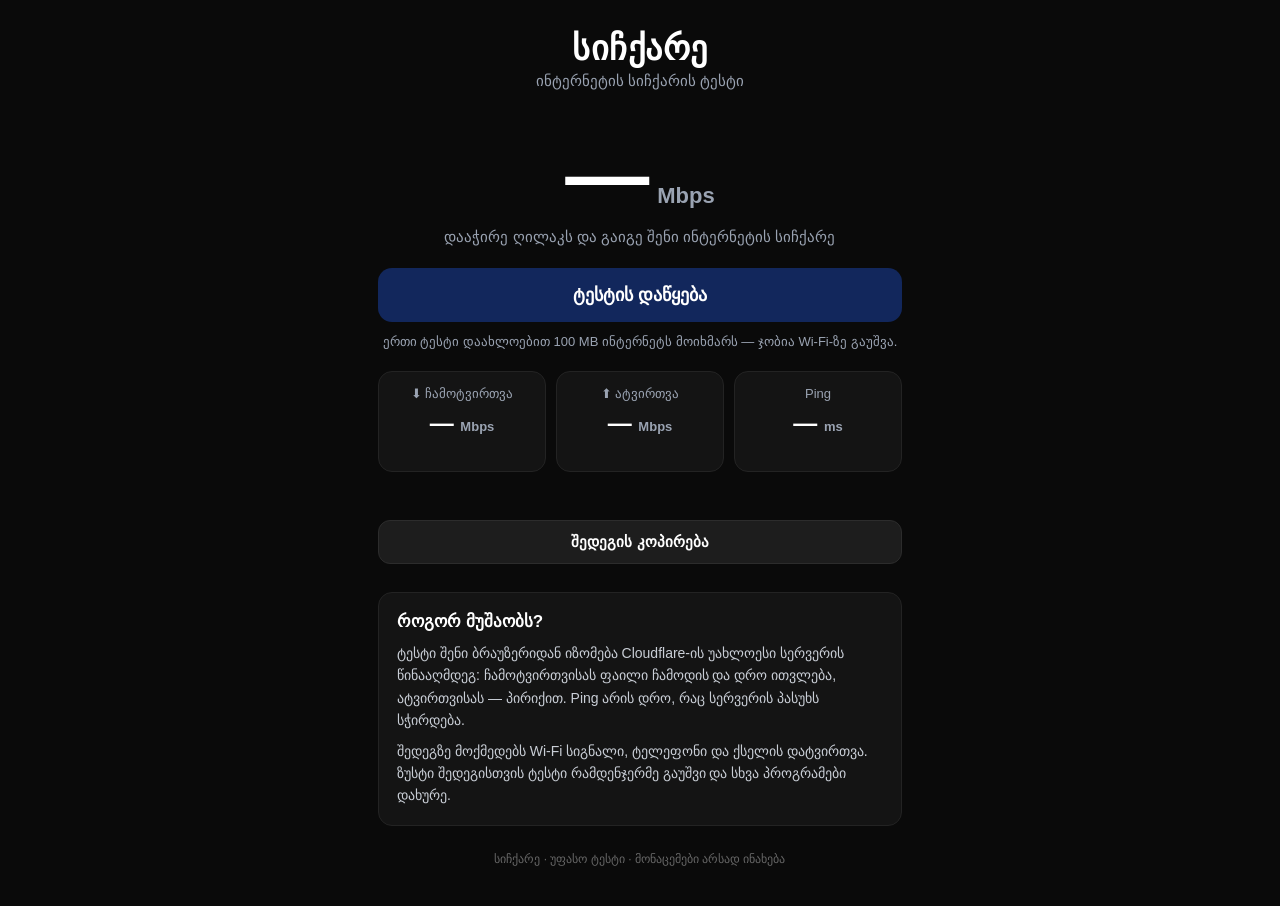
==== index.html @ af4f8d7d "Initial version: Georgian internet speed test" ====
<!DOCTYPE html>
<html lang="ka">
<head>
<meta charset="UTF-8">
<meta name="viewport" content="width=device-width, initial-scale=1.0, viewport-fit=cover">
<meta name="description" content="სიჩქარე — ინტერნეტის სიჩქარის უფასო ტესტი ქართულად. ჩამოტვირთვა, ატვირთვა და Ping.">
<title>სიჩქარე — ინტერნეტის სიჩქარის ტესტი</title>
<link rel="stylesheet" href="styles.css">
</head>
<body>
<main class="wrap">
  <header>
    <h1>სიჩქარე</h1>
    <p class="sub">ინტერნეტის სიჩქარის ტესტი</p>
  </header>

  <section class="gauge" aria-live="polite">
    <div class="big"><span id="bigSpeed">—</span><span class="unit" id="bigUnit">Mbps</span></div>
    <p class="status" id="statusText">დააჭირე ღილაკს და გაიგე შენი ინტერნეტის სიჩქარე</p>
  </section>

  <button id="startBtn" class="start">ტესტის დაწყება</button>
  <p class="hint">ერთი ტესტი დაახლოებით 100 MB ინტერნეტს მოიხმარს — ჯობია Wi-Fi-ზე გაუშვა.</p>

  <section class="cards">
    <div class="card">
      <div class="label">⬇ ჩამოტვირთვა</div>
      <div class="value"><span id="resDown">—</span> <small>Mbps</small></div>
      <div class="sub-value" id="resDownMB"></div>
    </div>
    <div class="card">
      <div class="label">⬆ ატვირთვა</div>
      <div class="value"><span id="resUp">—</span> <small>Mbps</small></div>
      <div class="sub-value" id="resUpMB"></div>
    </div>
    <div class="card">
      <div class="label">Ping</div>
      <div class="value"><span id="resPing">—</span> <small>ms</small></div>
      <div class="sub-value" id="resJitter"></div>
    </div>
  </section>

  <p class="server" id="serverInfo"></p>

  <button id="shareBtn" class="share" hidden>შედეგის კოპირება</button>

  <section class="about">
    <h2>როგორ მუშაობს?</h2>
    <p>ტესტი შენი ბრაუზერიდან იზომება Cloudflare-ის უახლოესი სერვერის წინააღმდეგ: ჩამოტვირთვისას ფაილი ჩამოდის და დრო ითვლება, ატვირთვისას — პირიქით. Ping არის დრო, რაც სერვერის პასუხს სჭირდება.</p>
    <p>შედეგზე მოქმედებს Wi-Fi სიგნალი, ტელეფონი და ქსელის დატვირთვა. ზუსტი შედეგისთვის ტესტი რამდენჯერმე გაუშვი და სხვა პროგრამები დახურე.</p>
  </section>

  <footer>სიჩქარე · უფასო ტესტი · მონაცემები არსად ინახება</footer>
</main>
<script src="app.js"></script>
</body>
</html>
---- styles.css ----
* { box-sizing: border-box; margin: 0; padding: 0; }
html { -webkit-text-size-adjust: 100%; }
body {
  background: #0a0a0a;
  color: #ffffff;
  font-family: -apple-system, "Segoe UI", Roboto, "Noto Sans Georgian", sans-serif;
  min-height: 100vh;
}
.wrap { max-width: 560px; margin: 0 auto; padding: 28px 18px 40px; }
header { text-align: center; margin-bottom: 8px; }
h1 { font-size: 34px; letter-spacing: .5px; }
.sub { color: #9aa3b2; margin-top: 4px; font-size: 15px; }

.gauge { text-align: center; padding: 34px 0 18px; }
.big { font-size: 84px; font-weight: 800; line-height: 1; font-variant-numeric: tabular-nums; }
.big .unit { font-size: 22px; font-weight: 600; color: #9aa3b2; margin-left: 8px; }
.status { color: #9aa3b2; margin-top: 12px; font-size: 15px; min-height: 22px; }

.start {
  display: block; width: 100%; padding: 16px; font-size: 18px; font-weight: 700;
  color: #fff; background: #12275c; border: none; border-radius: 14px; cursor: pointer;
}
.start:active { opacity: .85; }
.start:disabled { opacity: .55; cursor: default; }
.start.stop { background: #5c1212; }
.hint { text-align: center; color: #9aa3b2; font-size: 13px; margin: 12px 0 22px; }

.cards { display: grid; grid-template-columns: 1fr 1fr 1fr; gap: 10px; }
.card {
  background: #141414; border: 1px solid #232323; border-radius: 14px;
  padding: 14px 10px; text-align: center;
}
.card .label { font-size: 13px; color: #9aa3b2; margin-bottom: 8px; }
.card .value { font-size: 24px; font-weight: 800; font-variant-numeric: tabular-nums; }
.card .value small { font-size: 13px; font-weight: 600; color: #9aa3b2; }
.card .sub-value { font-size: 12px; color: #9aa3b2; margin-top: 4px; min-height: 16px; }

.server { text-align: center; color: #9aa3b2; font-size: 13px; margin: 16px 0 4px; min-height: 18px; }

.share {
  display: block; width: 100%; margin-top: 14px; padding: 12px; font-size: 15px; font-weight: 600;
  color: #fff; background: #1d1d1d; border: 1px solid #2c2c2c; border-radius: 12px; cursor: pointer;
}
.share:active { opacity: .85; }

.about { margin-top: 28px; background: #141414; border: 1px solid #232323; border-radius: 14px; padding: 18px; }
.about h2 { font-size: 17px; margin-bottom: 10px; }
.about p { font-size: 14px; line-height: 1.6; color: #c9ced6; margin-bottom: 8px; }
.about p:last-child { margin-bottom: 0; }

footer { text-align: center; color: #666; font-size: 12px; margin-top: 26px; }

@media (max-width: 380px) {
  .big { font-size: 68px; }
  .card .value { font-size: 20px; }
}
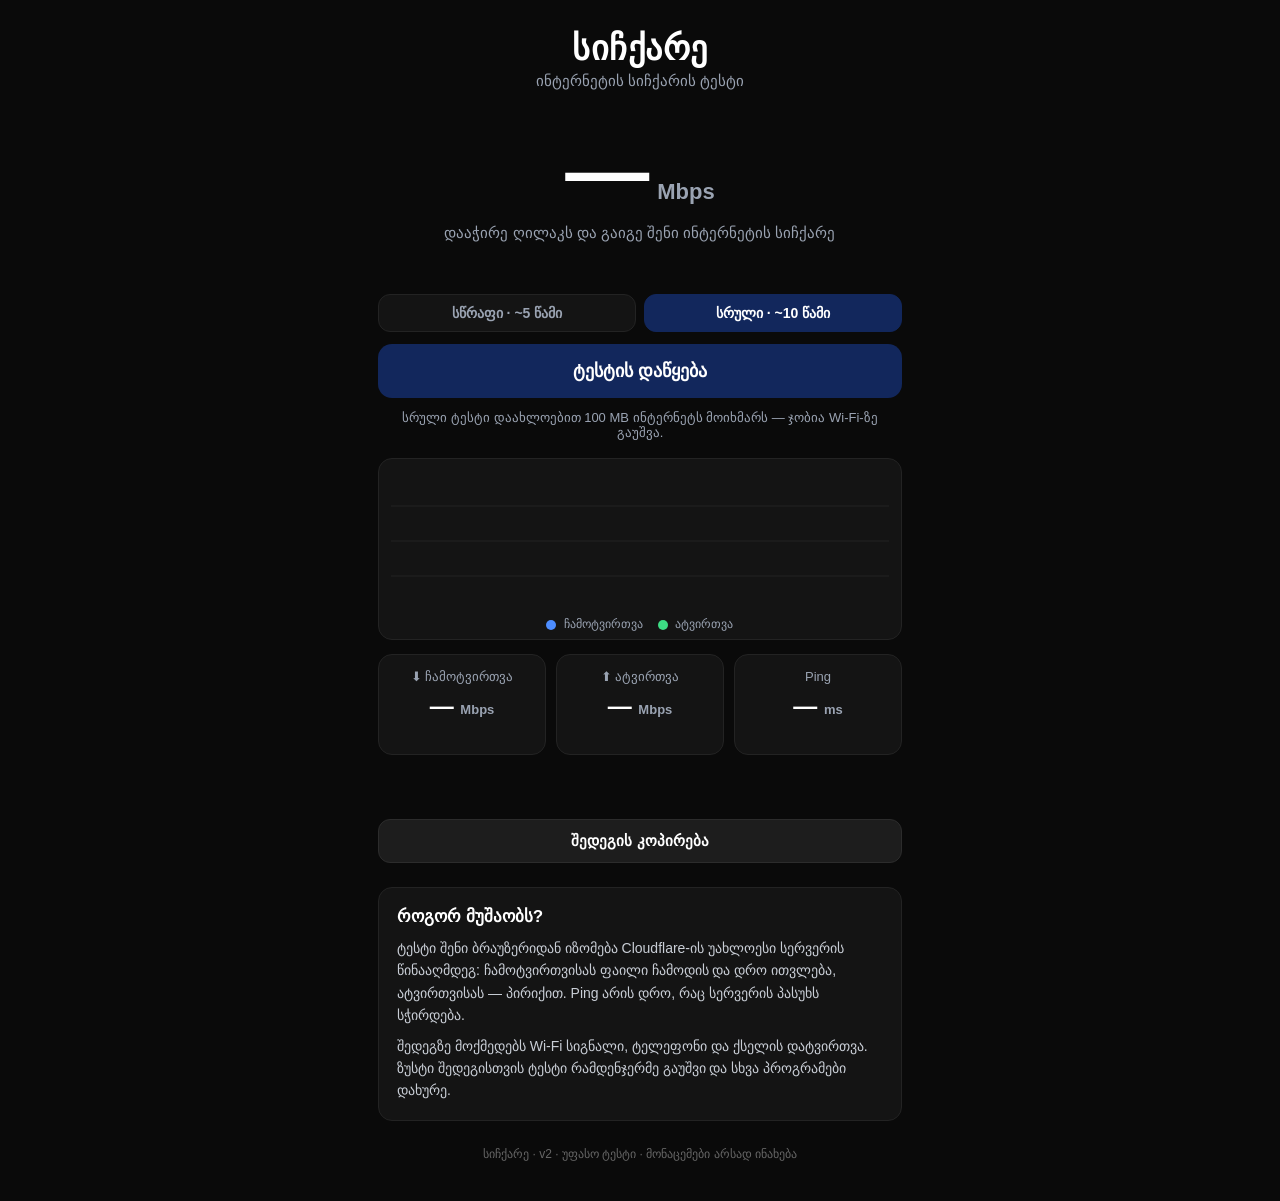
==== commit beb828bd: "v2: history, verdict, net info, graph, modes, PWA" ====
--- a/index.html
+++ b/index.html
@@ -3,9 +3,12 @@
 <head>
 <meta charset="UTF-8">
 <meta name="viewport" content="width=device-width, initial-scale=1.0, viewport-fit=cover">
-<meta name="description" content="სიჩქარე — ინტერნეტის სიჩქარის უფასო ტესტი ქართულად. ჩამოტვირთვა, ატვირთვა და Ping.">
+<meta name="description" content="სიჩქარე — ინტერნეტის სიჩქარის უფასო ტესტი ქართულად. ჩამოტვირთვა, ატვირთვა, Ping, ისტორია.">
+<meta name="theme-color" content="#12275c">
 <title>სიჩქარე — ინტერნეტის სიჩქარის ტესტი</title>
 <link rel="stylesheet" href="styles.css">
+<link rel="manifest" href="manifest.json">
+<link rel="apple-touch-icon" href="icon-180.png">
 </head>
 <body>
 <main class="wrap">
@@ -17,10 +20,21 @@
   <section class="gauge" aria-live="polite">
     <div class="big"><span id="bigSpeed">—</span><span class="unit" id="bigUnit">Mbps</span></div>
     <p class="status" id="statusText">დააჭირე ღილაკს და გაიგე შენი ინტერნეტის სიჩქარე</p>
+    <p class="verdict" id="verdict"></p>
   </section>
 
+  <div class="modes" role="group" aria-label="ტესტის რეჟიმი">
+    <button id="modeQuick" class="mode" type="button">სწრაფი · ~5 წამი</button>
+    <button id="modeFull" class="mode active" type="button">სრული · ~10 წამი</button>
+  </div>
+
   <button id="startBtn" class="start">ტესტის დაწყება</button>
-  <p class="hint">ერთი ტესტი დაახლოებით 100 MB ინტერნეტს მოიხმარს — ჯობია Wi-Fi-ზე გაუშვა.</p>
+  <p class="hint" id="hintText">სრული ტესტი დაახლოებით 100 MB ინტერნეტს მოიხმარს — ჯობია Wi-Fi-ზე გაუშვა.</p>
+
+  <section class="graph-wrap">
+    <canvas id="graph" width="520" height="140"></canvas>
+    <p class="legend"><span class="dot down"></span> ჩამოტვირთვა <span class="dot up"></span> ატვირთვა</p>
+  </section>
 
   <section class="cards">
     <div class="card">
@@ -40,9 +54,16 @@
     </div>
   </section>
 
+  <p class="server" id="netInfo"></p>
   <p class="server" id="serverInfo"></p>
 
   <button id="shareBtn" class="share" hidden>შედეგის კოპირება</button>
+
+  <section class="history" id="historySection" hidden>
+    <h2>ბოლო ტესტები</h2>
+    <ul id="historyList"></ul>
+    <button id="clearHistory" class="clear" type="button">ისტორიის წაშლა</button>
+  </section>
 
   <section class="about">
     <h2>როგორ მუშაობს?</h2>
@@ -50,7 +71,7 @@
     <p>შედეგზე მოქმედებს Wi-Fi სიგნალი, ტელეფონი და ქსელის დატვირთვა. ზუსტი შედეგისთვის ტესტი რამდენჯერმე გაუშვი და სხვა პროგრამები დახურე.</p>
   </section>
 
-  <footer>სიჩქარე · უფასო ტესტი · მონაცემები არსად ინახება</footer>
+  <footer>სიჩქარე · v2 · უფასო ტესტი · მონაცემები არსად ინახება</footer>
 </main>
 <script src="app.js"></script>
 </body>
--- a/styles.css
+++ b/styles.css
@@ -11,10 +11,21 @@
 h1 { font-size: 34px; letter-spacing: .5px; }
 .sub { color: #9aa3b2; margin-top: 4px; font-size: 15px; }
 
-.gauge { text-align: center; padding: 34px 0 18px; }
+.gauge { text-align: center; padding: 30px 0 14px; }
 .big { font-size: 84px; font-weight: 800; line-height: 1; font-variant-numeric: tabular-nums; }
 .big .unit { font-size: 22px; font-weight: 600; color: #9aa3b2; margin-left: 8px; }
+.big.good { color: #3ddc84; }
+.big.mid { color: #ffc53d; }
+.big.bad { color: #ff5252; }
 .status { color: #9aa3b2; margin-top: 12px; font-size: 15px; min-height: 22px; }
+.verdict { color: #c9ced6; font-size: 14px; line-height: 1.5; margin-top: 8px; min-height: 20px; }
+
+.modes { display: flex; gap: 8px; margin: 6px 0 12px; }
+.mode {
+  flex: 1; padding: 10px; font-size: 14px; font-weight: 600; color: #9aa3b2;
+  background: #141414; border: 1px solid #232323; border-radius: 12px; cursor: pointer;
+}
+.mode.active { color: #fff; background: #12275c; border-color: #12275c; }
 
 .start {
   display: block; width: 100%; padding: 16px; font-size: 18px; font-weight: 700;
@@ -23,7 +34,15 @@
 .start:active { opacity: .85; }
 .start:disabled { opacity: .55; cursor: default; }
 .start.stop { background: #5c1212; }
-.hint { text-align: center; color: #9aa3b2; font-size: 13px; margin: 12px 0 22px; }
+.hint { text-align: center; color: #9aa3b2; font-size: 13px; margin: 12px 0 18px; }
+
+.graph-wrap { background: #141414; border: 1px solid #232323; border-radius: 14px; padding: 12px 12px 8px; margin-bottom: 14px; }
+.graph-wrap canvas { width: 100%; height: 140px; display: block; }
+.legend { text-align: center; color: #9aa3b2; font-size: 12px; margin-top: 6px; }
+.dot { display: inline-block; width: 10px; height: 10px; border-radius: 50%; margin: 0 4px 0 12px; vertical-align: middle; }
+.dot.down { background: #4d8dff; }
+.dot.up { background: #3ddc84; }
+.dot:first-child { margin-left: 0; }
 
 .cards { display: grid; grid-template-columns: 1fr 1fr 1fr; gap: 10px; }
 .card {
@@ -35,7 +54,8 @@
 .card .value small { font-size: 13px; font-weight: 600; color: #9aa3b2; }
 .card .sub-value { font-size: 12px; color: #9aa3b2; margin-top: 4px; min-height: 16px; }
 
-.server { text-align: center; color: #9aa3b2; font-size: 13px; margin: 16px 0 4px; min-height: 18px; }
+.server { text-align: center; color: #9aa3b2; font-size: 13px; margin: 12px 0 0; min-height: 18px; }
+.server + .server { margin-top: 2px; }
 
 .share {
   display: block; width: 100%; margin-top: 14px; padding: 12px; font-size: 15px; font-weight: 600;
@@ -43,7 +63,21 @@
 }
 .share:active { opacity: .85; }
 
-.about { margin-top: 28px; background: #141414; border: 1px solid #232323; border-radius: 14px; padding: 18px; }
+.history { margin-top: 24px; background: #141414; border: 1px solid #232323; border-radius: 14px; padding: 18px; }
+.history h2 { font-size: 17px; margin-bottom: 10px; }
+.history ul { list-style: none; }
+.history li {
+  font-size: 14px; padding: 9px 0; border-top: 1px solid #232323;
+  display: flex; justify-content: space-between; gap: 10px; font-variant-numeric: tabular-nums;
+}
+.history li:first-child { border-top: none; }
+.history li .when { color: #9aa3b2; white-space: nowrap; }
+.clear {
+  margin-top: 12px; padding: 8px 14px; font-size: 13px; color: #ff8a8a;
+  background: transparent; border: 1px solid #3a2323; border-radius: 10px; cursor: pointer;
+}
+
+.about { margin-top: 24px; background: #141414; border: 1px solid #232323; border-radius: 14px; padding: 18px; }
 .about h2 { font-size: 17px; margin-bottom: 10px; }
 .about p { font-size: 14px; line-height: 1.6; color: #c9ced6; margin-bottom: 8px; }
 .about p:last-child { margin-bottom: 0; }
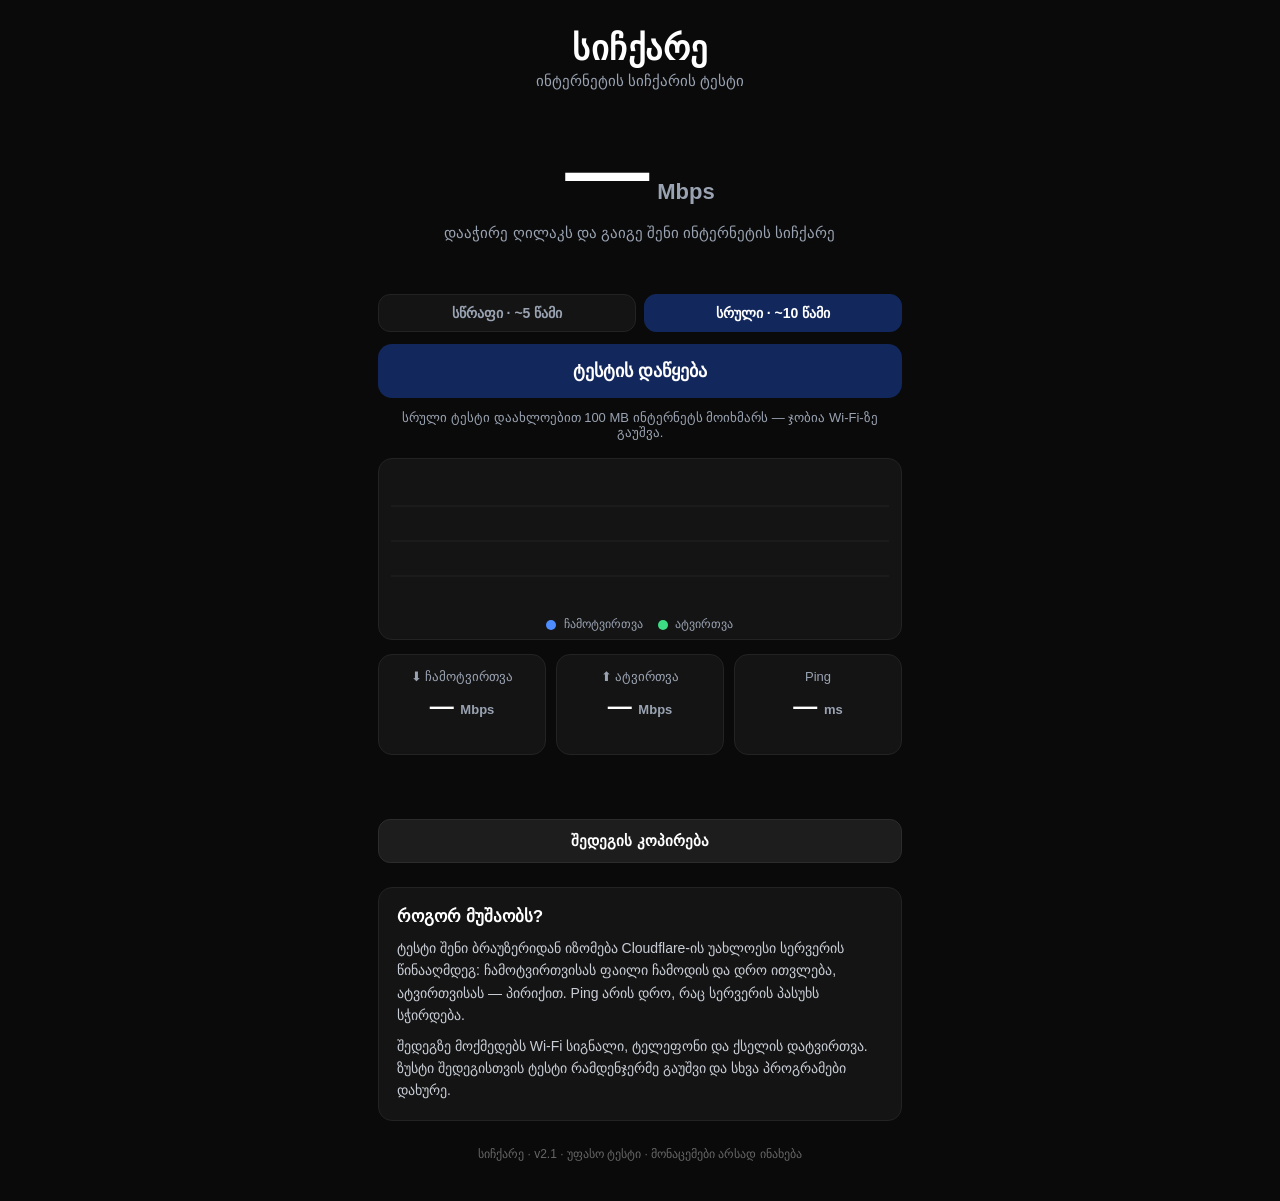
==== commit b5ad9406: "v2.1: fix upload — chunked random data, onload top-up" ====
--- a/index.html
+++ b/index.html
@@ -71,7 +71,7 @@
     <p>შედეგზე მოქმედებს Wi-Fi სიგნალი, ტელეფონი და ქსელის დატვირთვა. ზუსტი შედეგისთვის ტესტი რამდენჯერმე გაუშვი და სხვა პროგრამები დახურე.</p>
   </section>
 
-  <footer>სიჩქარე · v2 · უფასო ტესტი · მონაცემები არსად ინახება</footer>
+  <footer>სიჩქარე · v2.1 · უფასო ტესტი · მონაცემები არსად ინახება</footer>
 </main>
 <script src="app.js"></script>
 </body>
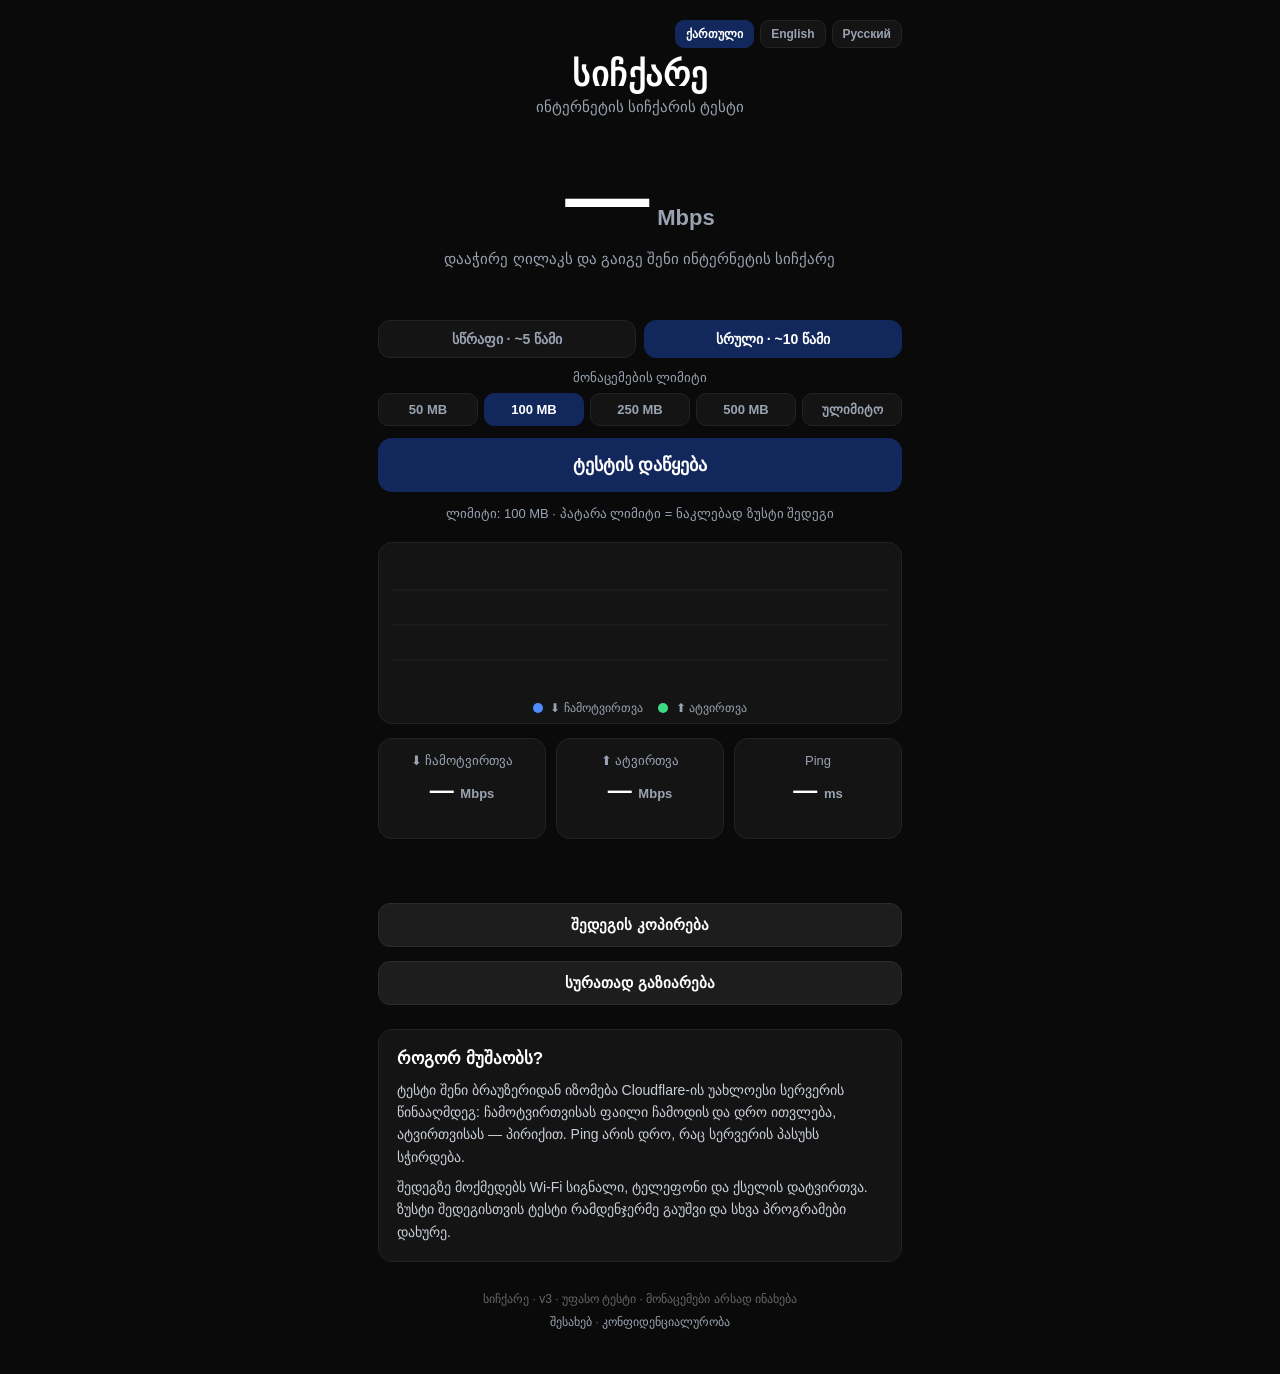
==== commit b571521f: "v3: data limit, share image, history graph, network tag, EN/RU, about/privacy" ====
--- a/index.html
+++ b/index.html
@@ -12,38 +12,55 @@
 </head>
 <body>
 <main class="wrap">
+  <div class="lang">
+    <button class="lang-btn active" data-lang="ka" type="button">ქართული</button>
+    <button class="lang-btn" data-lang="en" type="button">English</button>
+    <button class="lang-btn" data-lang="ru" type="button">Русский</button>
+  </div>
+
   <header>
     <h1>სიჩქარე</h1>
-    <p class="sub">ინტერნეტის სიჩქარის ტესტი</p>
+    <p class="sub" data-i18n="subtitle">ინტერნეტის სიჩქარის ტესტი</p>
   </header>
 
   <section class="gauge" aria-live="polite">
     <div class="big"><span id="bigSpeed">—</span><span class="unit" id="bigUnit">Mbps</span></div>
-    <p class="status" id="statusText">დააჭირე ღილაკს და გაიგე შენი ინტერნეტის სიჩქარე</p>
+    <p class="status" id="statusText" data-i18n="statusIdle">დააჭირე ღილაკს და გაიგე შენი ინტერნეტის სიჩქარე</p>
     <p class="verdict" id="verdict"></p>
   </section>
 
   <div class="modes" role="group" aria-label="ტესტის რეჟიმი">
-    <button id="modeQuick" class="mode" type="button">სწრაფი · ~5 წამი</button>
-    <button id="modeFull" class="mode active" type="button">სრული · ~10 წამი</button>
+    <button id="modeQuick" class="mode" type="button" data-i18n="modeQuick">სწრაფი · ~5 წამი</button>
+    <button id="modeFull" class="mode active" type="button" data-i18n="modeFull">სრული · ~10 წამი</button>
   </div>
 
-  <button id="startBtn" class="start">ტესტის დაწყება</button>
-  <p class="hint" id="hintText">სრული ტესტი დაახლოებით 100 MB ინტერნეტს მოიხმარს — ჯობია Wi-Fi-ზე გაუშვა.</p>
+  <div class="limit">
+    <span class="limit-label" data-i18n="dataLimitLabel">მონაცემების ლიმიტი</span>
+    <div class="limit-btns" id="limitBtns">
+      <button class="limit-btn" data-limit="50" type="button">50 MB</button>
+      <button class="limit-btn active" data-limit="100" type="button">100 MB</button>
+      <button class="limit-btn" data-limit="250" type="button">250 MB</button>
+      <button class="limit-btn" data-limit="500" type="button">500 MB</button>
+      <button class="limit-btn" data-limit="inf" type="button" data-i18n="unlimited">ულიმიტო</button>
+    </div>
+  </div>
+
+  <button id="startBtn" class="start" data-i18n="start">ტესტის დაწყება</button>
+  <p class="hint" id="hintText"></p>
 
   <section class="graph-wrap">
     <canvas id="graph" width="520" height="140"></canvas>
-    <p class="legend"><span class="dot down"></span> ჩამოტვირთვა <span class="dot up"></span> ატვირთვა</p>
+    <p class="legend"><span class="dot down"></span> <span data-i18n="downLabel">⬇ ჩამოტვირთვა</span> <span class="dot up"></span> <span data-i18n="upLabel">⬆ ატვირთვა</span></p>
   </section>
 
   <section class="cards">
     <div class="card">
-      <div class="label">⬇ ჩამოტვირთვა</div>
+      <div class="label" data-i18n="downLabel">⬇ ჩამოტვირთვა</div>
       <div class="value"><span id="resDown">—</span> <small>Mbps</small></div>
       <div class="sub-value" id="resDownMB"></div>
     </div>
     <div class="card">
-      <div class="label">⬆ ატვირთვა</div>
+      <div class="label" data-i18n="upLabel">⬆ ატვირთვა</div>
       <div class="value"><span id="resUp">—</span> <small>Mbps</small></div>
       <div class="sub-value" id="resUpMB"></div>
     </div>
@@ -57,21 +74,23 @@
   <p class="server" id="netInfo"></p>
   <p class="server" id="serverInfo"></p>
 
-  <button id="shareBtn" class="share" hidden>შედეგის კოპირება</button>
+  <button id="shareBtn" class="share" hidden data-i18n="copyBtn">შედეგის კოპირება</button>
+  <button id="shareImgBtn" class="share" hidden data-i18n="shareImgBtn">სურათად გაზიარება</button>
 
   <section class="history" id="historySection" hidden>
-    <h2>ბოლო ტესტები</h2>
+    <h2 data-i18n="historyTitle">ბოლო ტესტები</h2>
+    <canvas id="historyGraph" width="520" height="120"></canvas>
     <ul id="historyList"></ul>
-    <button id="clearHistory" class="clear" type="button">ისტორიის წაშლა</button>
+    <button id="clearHistory" class="clear" type="button" data-i18n="clearHistory">ისტორიის წაშლა</button>
   </section>
 
   <section class="about">
-    <h2>როგორ მუშაობს?</h2>
-    <p>ტესტი შენი ბრაუზერიდან იზომება Cloudflare-ის უახლოესი სერვერის წინააღმდეგ: ჩამოტვირთვისას ფაილი ჩამოდის და დრო ითვლება, ატვირთვისას — პირიქით. Ping არის დრო, რაც სერვერის პასუხს სჭირდება.</p>
-    <p>შედეგზე მოქმედებს Wi-Fi სიგნალი, ტელეფონი და ქსელის დატვირთვა. ზუსტი შედეგისთვის ტესტი რამდენჯერმე გაუშვი და სხვა პროგრამები დახურე.</p>
+    <h2 data-i18n="aboutTitle">როგორ მუშაობს?</h2>
+    <p data-i18n="aboutP1">ტესტი შენი ბრაუზერიდან იზომება Cloudflare-ის უახლოესი სერვერის წინააღმდეგ: ჩამოტვირთვისას ფაილი ჩამოდის და დრო ითვლება, ატვირთვისას — პირიქით. Ping არის დრო, რაც სერვერის პასუხს სჭირდება.</p>
+    <p data-i18n="aboutP2">შედეგზე მოქმედებს Wi-Fi სიგნალი, ტელეფონი და ქსელის დატვირთვა. ზუსტი შედეგისთვის ტესტი რამდენჯერმე გაუშვი და სხვა პროგრამები დახურე.</p>
   </section>
 
-  <footer>სიჩქარე · v2.1 · უფასო ტესტი · მონაცემები არსად ინახება</footer>
+  <footer><span data-i18n="footer">სიჩქარე · v3 · უფასო ტესტი · მონაცემები არსად ინახება</span><br><a href="about.html" data-i18n="aboutLink">შესახებ</a> · <a href="privacy.html" data-i18n="privacyLink">კონფიდენციალურობა</a></footer>
 </main>
 <script src="app.js"></script>
 </body>
--- a/styles.css
+++ b/styles.css
@@ -6,7 +6,15 @@
   font-family: -apple-system, "Segoe UI", Roboto, "Noto Sans Georgian", sans-serif;
   min-height: 100vh;
 }
-.wrap { max-width: 560px; margin: 0 auto; padding: 28px 18px 40px; }
+.wrap { max-width: 560px; margin: 0 auto; padding: 20px 18px 40px; }
+
+.lang { display: flex; justify-content: flex-end; gap: 6px; margin-bottom: 6px; }
+.lang-btn {
+  padding: 6px 10px; font-size: 12px; font-weight: 600; color: #9aa3b2;
+  background: #141414; border: 1px solid #232323; border-radius: 9px; cursor: pointer;
+}
+.lang-btn.active { color: #fff; background: #12275c; border-color: #12275c; }
+
 header { text-align: center; margin-bottom: 8px; }
 h1 { font-size: 34px; letter-spacing: .5px; }
 .sub { color: #9aa3b2; margin-top: 4px; font-size: 15px; }
@@ -27,6 +35,15 @@
 }
 .mode.active { color: #fff; background: #12275c; border-color: #12275c; }
 
+.limit { margin-bottom: 12px; }
+.limit-label { display: block; text-align: center; color: #9aa3b2; font-size: 13px; margin-bottom: 8px; }
+.limit-btns { display: flex; gap: 6px; }
+.limit-btn {
+  flex: 1; padding: 8px 4px; font-size: 13px; font-weight: 600; color: #9aa3b2;
+  background: #141414; border: 1px solid #232323; border-radius: 10px; cursor: pointer;
+}
+.limit-btn.active { color: #fff; background: #12275c; border-color: #12275c; }
+
 .start {
   display: block; width: 100%; padding: 16px; font-size: 18px; font-weight: 700;
   color: #fff; background: #12275c; border: none; border-radius: 14px; cursor: pointer;
@@ -34,7 +51,7 @@
 .start:active { opacity: .85; }
 .start:disabled { opacity: .55; cursor: default; }
 .start.stop { background: #5c1212; }
-.hint { text-align: center; color: #9aa3b2; font-size: 13px; margin: 12px 0 18px; }
+.hint { text-align: center; color: #9aa3b2; font-size: 13px; margin: 12px 0 18px; line-height: 1.5; }
 
 .graph-wrap { background: #141414; border: 1px solid #232323; border-radius: 14px; padding: 12px 12px 8px; margin-bottom: 14px; }
 .graph-wrap canvas { width: 100%; height: 140px; display: block; }
@@ -65,6 +82,7 @@
 
 .history { margin-top: 24px; background: #141414; border: 1px solid #232323; border-radius: 14px; padding: 18px; }
 .history h2 { font-size: 17px; margin-bottom: 10px; }
+.history canvas { width: 100%; height: 120px; display: block; margin-bottom: 8px; }
 .history ul { list-style: none; }
 .history li {
   font-size: 14px; padding: 9px 0; border-top: 1px solid #232323;
@@ -82,7 +100,9 @@
 .about p { font-size: 14px; line-height: 1.6; color: #c9ced6; margin-bottom: 8px; }
 .about p:last-child { margin-bottom: 0; }
 
-footer { text-align: center; color: #666; font-size: 12px; margin-top: 26px; }
+footer { text-align: center; color: #666; font-size: 12px; margin-top: 26px; line-height: 1.9; }
+footer a { color: #9aa3b2; text-decoration: none; }
+footer a:hover { text-decoration: underline; }
 
 @media (max-width: 380px) {
   .big { font-size: 68px; }
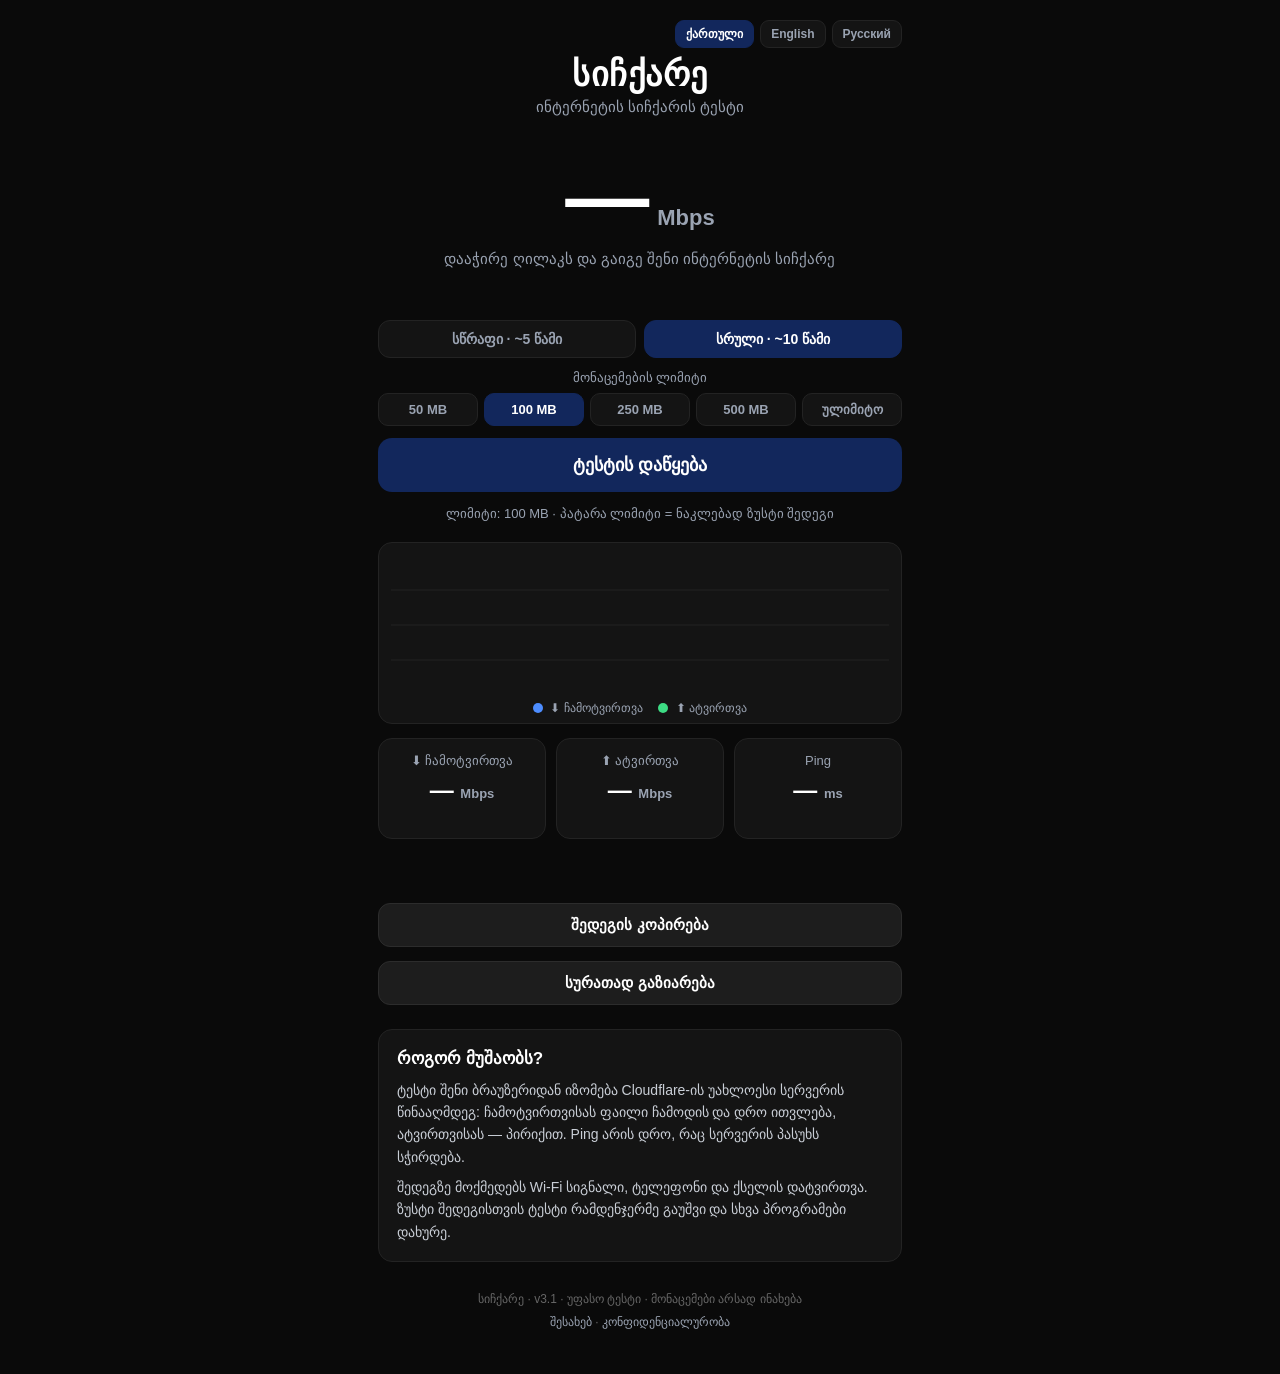
==== commit bc1637b6: "v3.1: versioned asset URLs (?v=3.1) so new code bypasses stale SW cache" ====
--- a/index.html
+++ b/index.html
@@ -6,7 +6,7 @@
 <meta name="description" content="სიჩქარე — ინტერნეტის სიჩქარის უფასო ტესტი ქართულად. ჩამოტვირთვა, ატვირთვა, Ping, ისტორია.">
 <meta name="theme-color" content="#12275c">
 <title>სიჩქარე — ინტერნეტის სიჩქარის ტესტი</title>
-<link rel="stylesheet" href="styles.css">
+<link rel="stylesheet" href="styles.css?v=3.1">
 <link rel="manifest" href="manifest.json">
 <link rel="apple-touch-icon" href="icon-180.png">
 </head>
@@ -92,6 +92,6 @@
 
   <footer><span data-i18n="footer">სიჩქარე · v3 · უფასო ტესტი · მონაცემები არსად ინახება</span><br><a href="about.html" data-i18n="aboutLink">შესახებ</a> · <a href="privacy.html" data-i18n="privacyLink">კონფიდენციალურობა</a></footer>
 </main>
-<script src="app.js"></script>
+<script src="app.js?v=3.1"></script>
 </body>
 </html>
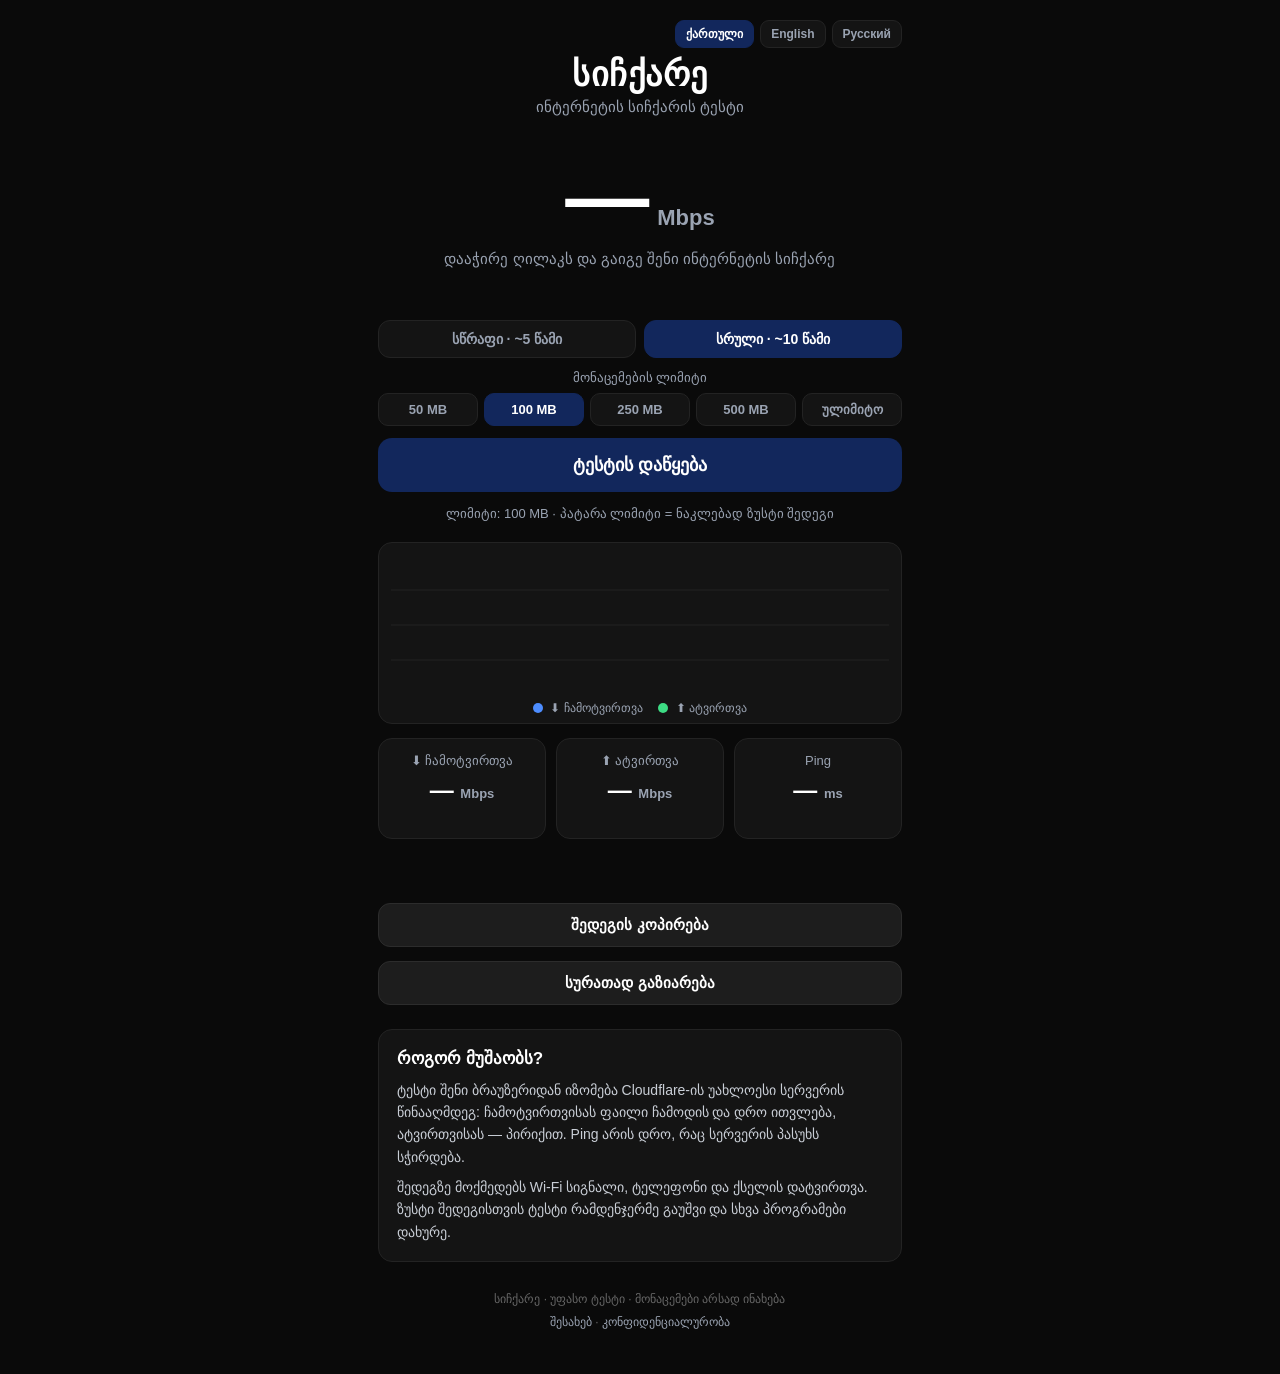
==== commit 892738a6: "Remove version labels: single version, no v-numbers" ====
--- a/index.html
+++ b/index.html
@@ -6,7 +6,7 @@
 <meta name="description" content="სიჩქარე — ინტერნეტის სიჩქარის უფასო ტესტი ქართულად. ჩამოტვირთვა, ატვირთვა, Ping, ისტორია.">
 <meta name="theme-color" content="#12275c">
 <title>სიჩქარე — ინტერნეტის სიჩქარის ტესტი</title>
-<link rel="stylesheet" href="styles.css?v=3.1">
+<link rel="stylesheet" href="styles.css">
 <link rel="manifest" href="manifest.json">
 <link rel="apple-touch-icon" href="icon-180.png">
 </head>
@@ -90,8 +90,8 @@
     <p data-i18n="aboutP2">შედეგზე მოქმედებს Wi-Fi სიგნალი, ტელეფონი და ქსელის დატვირთვა. ზუსტი შედეგისთვის ტესტი რამდენჯერმე გაუშვი და სხვა პროგრამები დახურე.</p>
   </section>
 
-  <footer><span data-i18n="footer">სიჩქარე · v3 · უფასო ტესტი · მონაცემები არსად ინახება</span><br><a href="about.html" data-i18n="aboutLink">შესახებ</a> · <a href="privacy.html" data-i18n="privacyLink">კონფიდენციალურობა</a></footer>
+  <footer><span data-i18n="footer">სიჩქარე · უფასო ტესტი · მონაცემები არსად ინახება</span><br><a href="about.html" data-i18n="aboutLink">შესახებ</a> · <a href="privacy.html" data-i18n="privacyLink">კონფიდენციალურობა</a></footer>
 </main>
-<script src="app.js?v=3.1"></script>
+<script src="app.js"></script>
 </body>
 </html>
